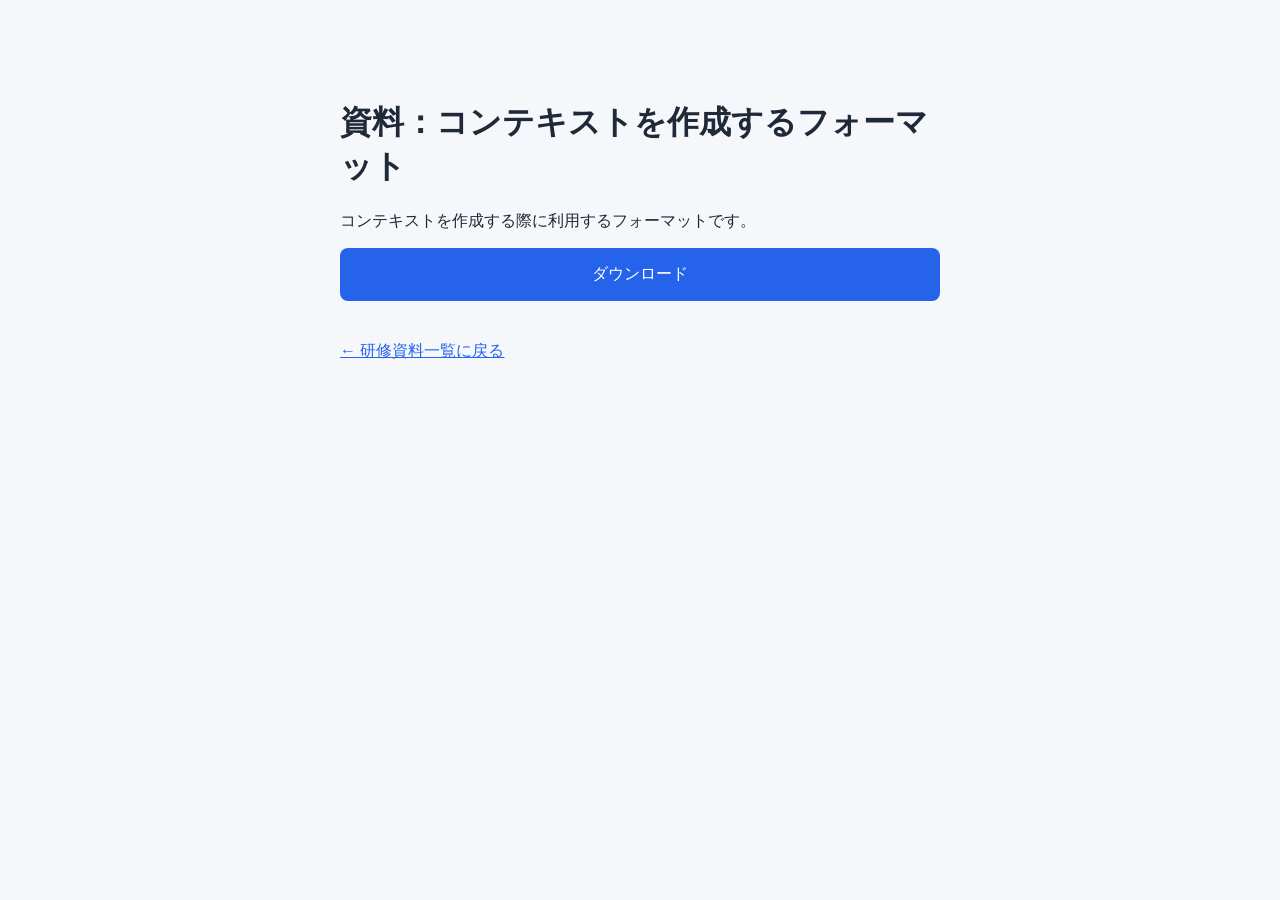
==== pages/context-format.html @ c3f74460 "Add links and download pages for each training material Co-Authored-By: Claude Opus 5.5 <noreply@ant" ====
<!DOCTYPE html>
<html lang="ja">
<head>
  <meta charset="UTF-8">
  <meta name="viewport" content="width=device-width, initial-scale=1">
  <title>資料：コンテキストを作成するフォーマット</title>
  <link rel="stylesheet" href="../style.css">
</head>
<body>
  <h1>資料：コンテキストを作成するフォーマット</h1>
  <p>コンテキストを作成する際に利用するフォーマットです。</p>

  <a class="button" href="../files/context-format.zip" download>
    ダウンロード
  </a>

  <a class="back" href="../index.html">← 研修資料一覧に戻る</a>
</body>
</html>
---- style.css ----
body {
  font-family: sans-serif;
  max-width: 600px;
  margin: 60px auto;
  padding: 20px;
  background: #f6f7fb;
  color: #1f2937;
}
a.button {
  display: block;
  background: #2563eb;
  color: white;
  text-decoration: none;
  padding: 16px;
  margin: 16px 0;
  border-radius: 8px;
  text-align: center;
}
a.button:hover {
  background: #1d4ed8;
}
.back {
  display: inline-block;
  margin-top: 24px;
  color: #2563eb;
}
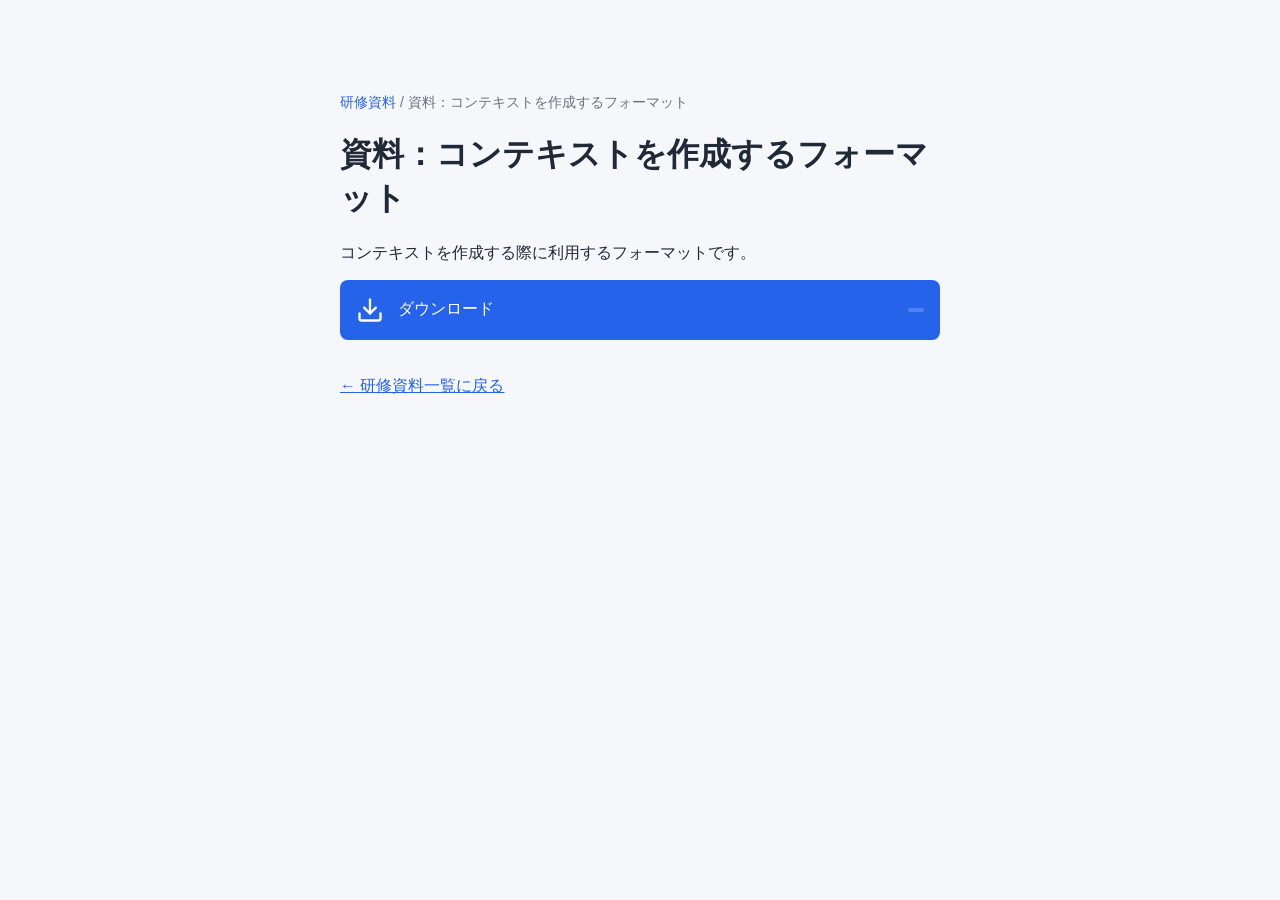
==== commit 13118c0e: "Restyle buttons: folder icon for navigation, download icon for files Co-Authored-By: Claude Opus 5.5" ====
--- a/pages/context-format.html
+++ b/pages/context-format.html
@@ -7,11 +7,14 @@
   <link rel="stylesheet" href="../style.css">
 </head>
 <body>
+  <p class="breadcrumb"><a href="../index.html">研修資料</a> / 資料：コンテキストを作成するフォーマット</p>
   <h1>資料：コンテキストを作成するフォーマット</h1>
   <p>コンテキストを作成する際に利用するフォーマットです。</p>
 
-  <a class="button" href="../files/context-format.zip" download>
-    ダウンロード
+  <a class="download" href="../files/context-format/context-format.zip" download>
+    <svg class="icon" viewBox="0 0 24 24" fill="none" stroke="currentColor" stroke-width="2" stroke-linecap="round" stroke-linejoin="round" aria-hidden="true"><path d="M21 15v4a2 2 0 0 1-2 2H5a2 2 0 0 1-2-2v-4"/><polyline points="7 10 12 15 17 10"/><line x1="12" y1="15" x2="12" y2="3"/></svg>
+    <span class="label">ダウンロード</span>
+    <span class="ext"></span>
   </a>
 
   <a class="back" href="../index.html">← 研修資料一覧に戻る</a>
--- a/style.css
+++ b/style.css
@@ -6,18 +6,77 @@
   background: #f6f7fb;
   color: #1f2937;
 }
-a.button {
-  display: block;
+.icon {
+  width: 28px;
+  height: 28px;
+  flex-shrink: 0;
+}
+.label {
+  flex: 1;
+  word-break: break-all;
+}
+
+/* 画面遷移（フォルダ） */
+a.folder {
+  display: flex;
+  align-items: center;
+  gap: 14px;
+  background: white;
+  color: #1f2937;
+  text-decoration: none;
+  padding: 16px;
+  margin: 12px 0;
+  border: 1px solid #e5e7eb;
+  border-radius: 8px;
+  transition: background 0.15s, border-color 0.15s;
+}
+a.folder .icon {
+  color: #f59e0b;
+}
+a.folder .chevron {
+  color: #9ca3af;
+  font-size: 20px;
+  transition: transform 0.15s;
+}
+a.folder:hover {
+  background: #fffbeb;
+  border-color: #f59e0b;
+}
+a.folder:hover .chevron {
+  transform: translateX(4px);
+}
+
+/* ダウンロード */
+a.download {
+  display: flex;
+  align-items: center;
+  gap: 14px;
   background: #2563eb;
   color: white;
   text-decoration: none;
   padding: 16px;
-  margin: 16px 0;
+  margin: 12px 0;
   border-radius: 8px;
-  text-align: center;
+  transition: background 0.15s;
 }
-a.button:hover {
+a.download .ext {
+  font-size: 12px;
+  padding: 2px 8px;
+  border-radius: 999px;
+  background: rgba(255, 255, 255, 0.2);
+}
+a.download:hover {
   background: #1d4ed8;
+}
+
+/* パンくず */
+.breadcrumb {
+  font-size: 14px;
+  color: #6b7280;
+}
+.breadcrumb a {
+  color: #2563eb;
+  text-decoration: none;
 }
 .back {
   display: inline-block;
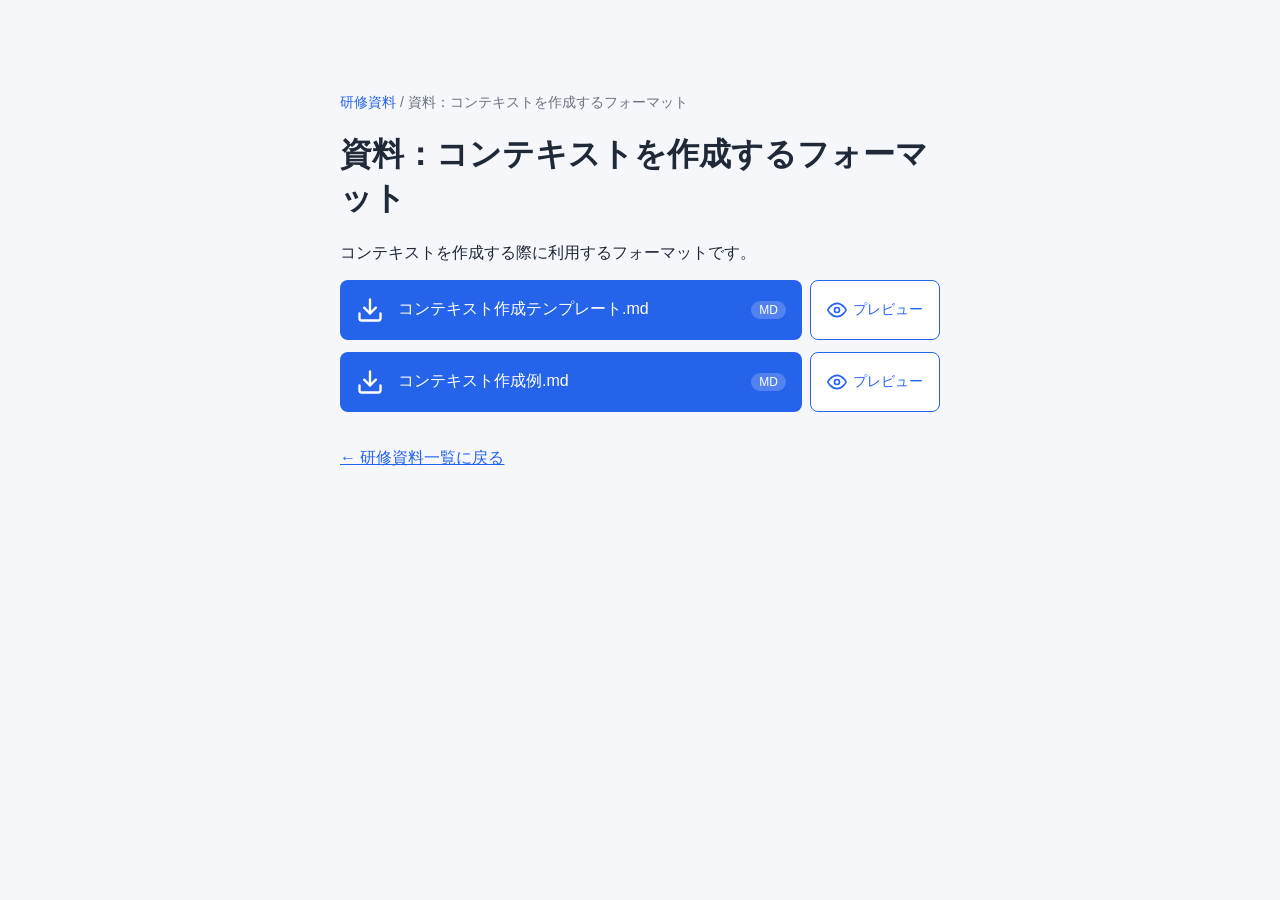
==== commit d3fe3a98: "Add preview for .md/.txt files and links for context-format files Co-Authored-By: Claude Opus 5.5 <n" ====
--- a/pages/context-format.html
+++ b/pages/context-format.html
@@ -11,12 +11,33 @@
   <h1>資料：コンテキストを作成するフォーマット</h1>
   <p>コンテキストを作成する際に利用するフォーマットです。</p>
 
-  <a class="download" href="../files/context-format/context-format.zip" download>
-    <svg class="icon" viewBox="0 0 24 24" fill="none" stroke="currentColor" stroke-width="2" stroke-linecap="round" stroke-linejoin="round" aria-hidden="true"><path d="M21 15v4a2 2 0 0 1-2 2H5a2 2 0 0 1-2-2v-4"/><polyline points="7 10 12 15 17 10"/><line x1="12" y1="15" x2="12" y2="3"/></svg>
-    <span class="label">ダウンロード</span>
-    <span class="ext"></span>
-  </a>
+  <div class="file">
+    <a class="download" href="../files/context-format/%E3%82%B3%E3%83%B3%E3%83%86%E3%82%AD%E3%82%B9%E3%83%88%E4%BD%9C%E6%88%90%E3%83%86%E3%83%B3%E3%83%95%E3%82%9A%E3%83%AC%E3%83%BC%E3%83%88.md" download>
+      <svg class="icon" viewBox="0 0 24 24" fill="none" stroke="currentColor" stroke-width="2" stroke-linecap="round" stroke-linejoin="round" aria-hidden="true"><path d="M21 15v4a2 2 0 0 1-2 2H5a2 2 0 0 1-2-2v-4"/><polyline points="7 10 12 15 17 10"/><line x1="12" y1="15" x2="12" y2="3"/></svg>
+      <span class="label">コンテキスト作成テンプレート.md</span>
+      <span class="ext">MD</span>
+    </a>
+    <button type="button" class="preview" data-src="../files/context-format/%E3%82%B3%E3%83%B3%E3%83%86%E3%82%AD%E3%82%B9%E3%83%88%E4%BD%9C%E6%88%90%E3%83%86%E3%83%B3%E3%83%95%E3%82%9A%E3%83%AC%E3%83%BC%E3%83%88.md" data-name="コンテキスト作成テンプレート.md">
+      <svg class="icon" viewBox="0 0 24 24" fill="none" stroke="currentColor" stroke-width="2" stroke-linecap="round" stroke-linejoin="round" aria-hidden="true"><path d="M1 12s4-8 11-8 11 8 11 8-4 8-11 8-11-8-11-8z"/><circle cx="12" cy="12" r="3"/></svg>
+      プレビュー
+    </button>
+  </div>
+
+  <div class="file">
+    <a class="download" href="../files/context-format/%E3%82%B3%E3%83%B3%E3%83%86%E3%82%AD%E3%82%B9%E3%83%88%E4%BD%9C%E6%88%90%E4%BE%8B.md" download>
+      <svg class="icon" viewBox="0 0 24 24" fill="none" stroke="currentColor" stroke-width="2" stroke-linecap="round" stroke-linejoin="round" aria-hidden="true"><path d="M21 15v4a2 2 0 0 1-2 2H5a2 2 0 0 1-2-2v-4"/><polyline points="7 10 12 15 17 10"/><line x1="12" y1="15" x2="12" y2="3"/></svg>
+      <span class="label">コンテキスト作成例.md</span>
+      <span class="ext">MD</span>
+    </a>
+    <button type="button" class="preview" data-src="../files/context-format/%E3%82%B3%E3%83%B3%E3%83%86%E3%82%AD%E3%82%B9%E3%83%88%E4%BD%9C%E6%88%90%E4%BE%8B.md" data-name="コンテキスト作成例.md">
+      <svg class="icon" viewBox="0 0 24 24" fill="none" stroke="currentColor" stroke-width="2" stroke-linecap="round" stroke-linejoin="round" aria-hidden="true"><path d="M1 12s4-8 11-8 11 8 11 8-4 8-11 8-11-8-11-8z"/><circle cx="12" cy="12" r="3"/></svg>
+      プレビュー
+    </button>
+  </div>
 
   <a class="back" href="../index.html">← 研修資料一覧に戻る</a>
+  <script src="../vendor/marked.min.js"></script>
+  <script src="../vendor/purify.min.js"></script>
+  <script src="../preview.js"></script>
 </body>
 </html>
--- a/style.css
+++ b/style.css
@@ -83,3 +83,105 @@
   margin-top: 24px;
   color: #2563eb;
 }
+
+/* ファイル行（ダウンロード＋プレビュー） */
+.file {
+  display: flex;
+  gap: 8px;
+  margin: 12px 0;
+}
+.file a.download {
+  flex: 1;
+  margin: 0;
+  min-width: 0;
+}
+button.preview {
+  display: flex;
+  align-items: center;
+  gap: 6px;
+  padding: 0 16px;
+  background: white;
+  color: #2563eb;
+  border: 1px solid #2563eb;
+  border-radius: 8px;
+  font-size: 14px;
+  cursor: pointer;
+  white-space: nowrap;
+}
+button.preview .icon {
+  width: 20px;
+  height: 20px;
+}
+button.preview:hover {
+  background: #eff6ff;
+}
+
+/* プレビュー表示 */
+dialog.preview-dialog {
+  width: min(900px, calc(100vw - 32px));
+  max-height: calc(100vh - 64px);
+  padding: 0;
+  border: none;
+  border-radius: 12px;
+  box-shadow: 0 20px 50px rgba(0, 0, 0, 0.3);
+}
+dialog.preview-dialog::backdrop {
+  background: rgba(17, 24, 39, 0.5);
+}
+.preview-header {
+  position: sticky;
+  top: 0;
+  display: flex;
+  align-items: center;
+  gap: 12px;
+  padding: 12px 16px;
+  background: white;
+  border-bottom: 1px solid #e5e7eb;
+}
+.preview-header h2 {
+  flex: 1;
+  margin: 0;
+  font-size: 16px;
+  word-break: break-all;
+}
+.preview-header a {
+  color: #2563eb;
+  font-size: 14px;
+}
+.preview-close {
+  background: none;
+  border: none;
+  font-size: 24px;
+  line-height: 1;
+  color: #6b7280;
+  cursor: pointer;
+}
+.preview-body {
+  padding: 16px 24px 24px;
+  line-height: 1.7;
+}
+.preview-body pre {
+  white-space: pre-wrap;
+  word-break: break-word;
+  background: #f9fafb;
+  padding: 12px;
+  border-radius: 6px;
+  font-size: 14px;
+}
+.preview-body table {
+  border-collapse: collapse;
+}
+.preview-body th,
+.preview-body td {
+  border: 1px solid #d1d5db;
+  padding: 6px 10px;
+}
+.preview-body code {
+  background: #f3f4f6;
+  padding: 1px 4px;
+  border-radius: 4px;
+}
+.preview-body pre code {
+  background: none;
+  padding: 0;
+}
